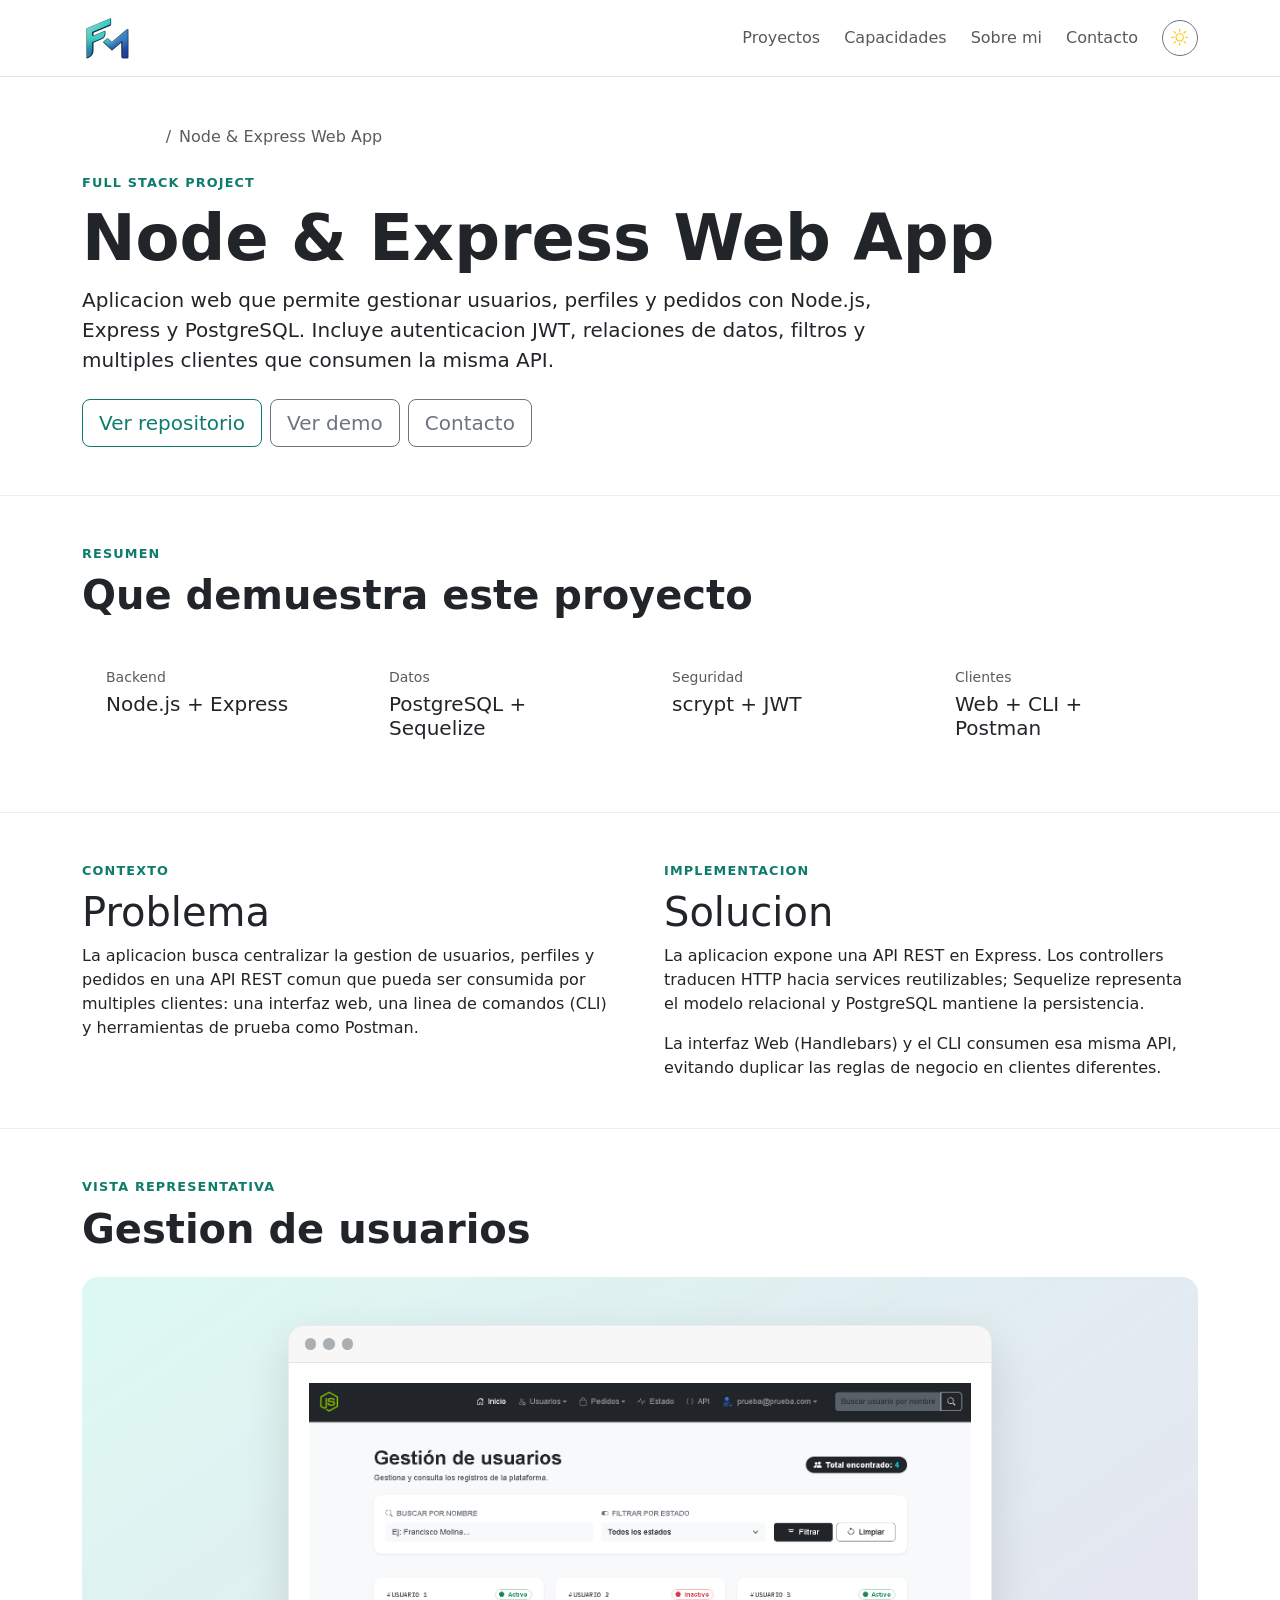
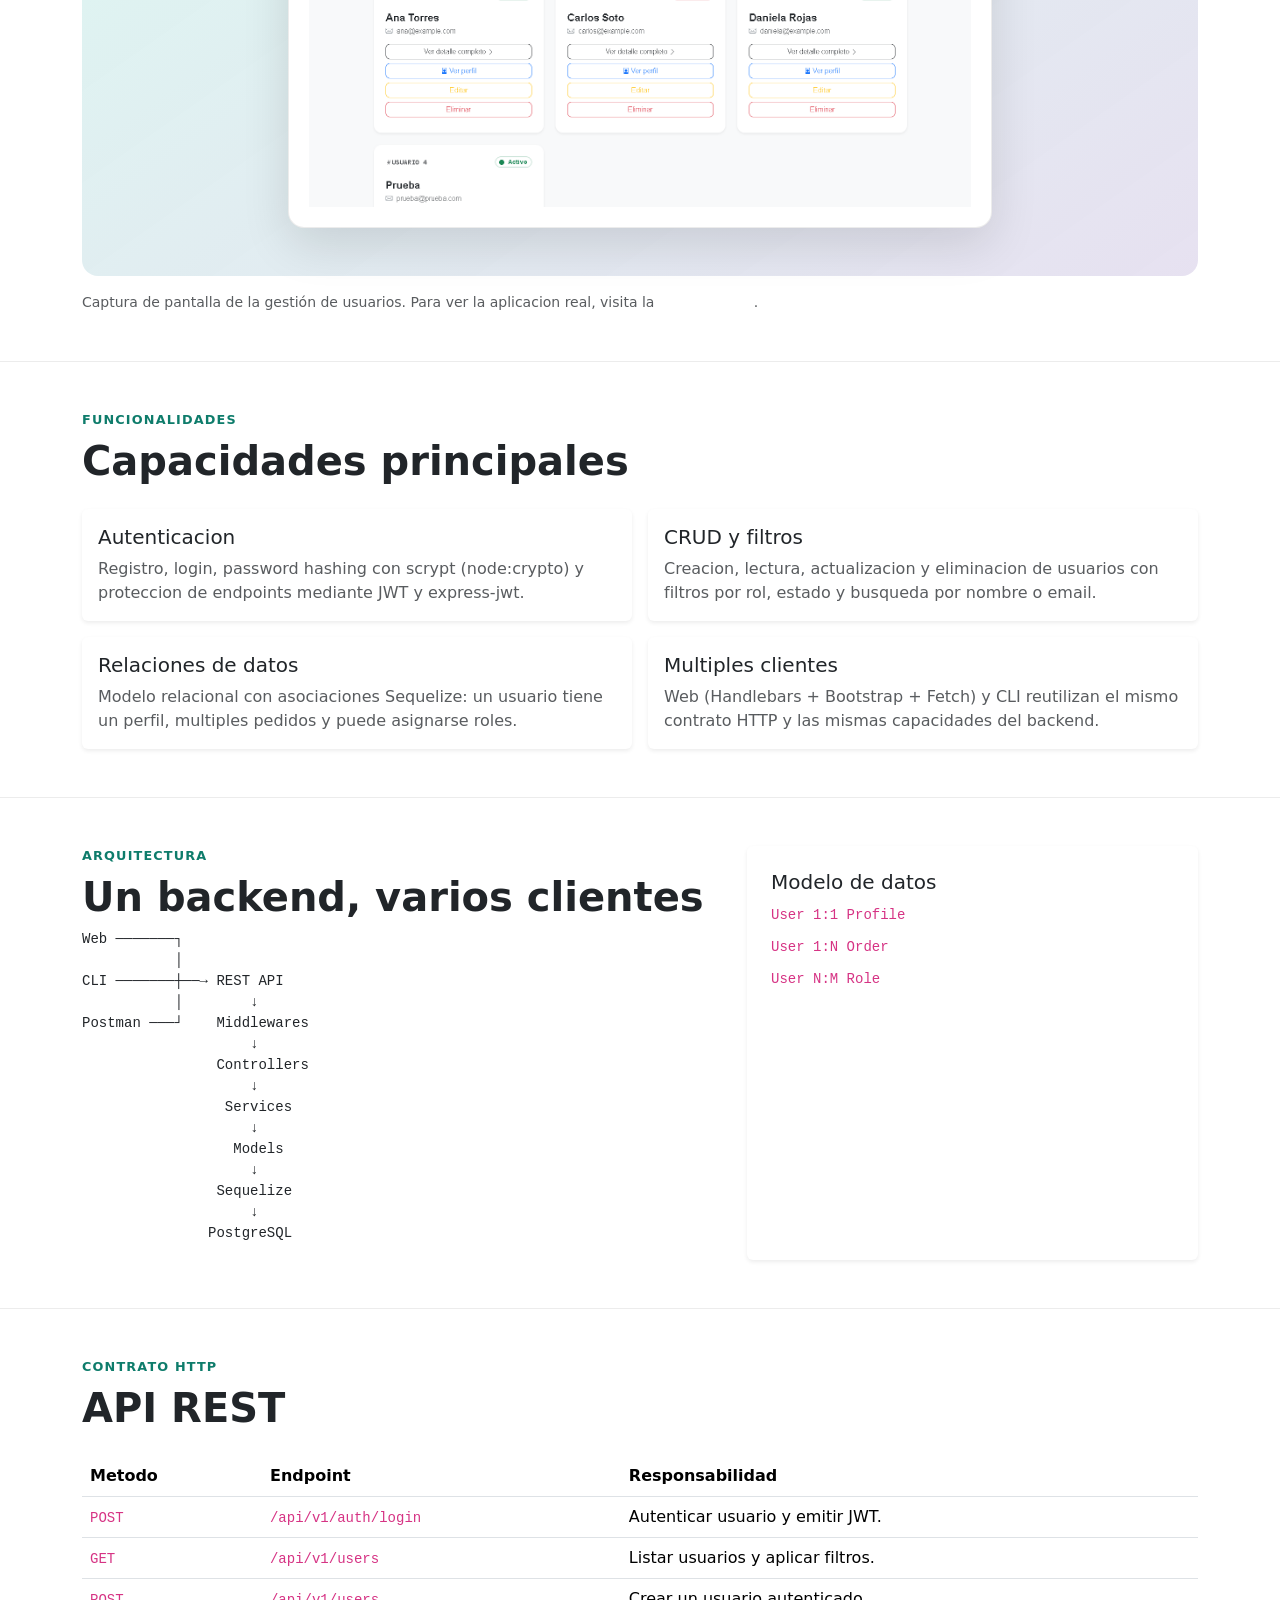
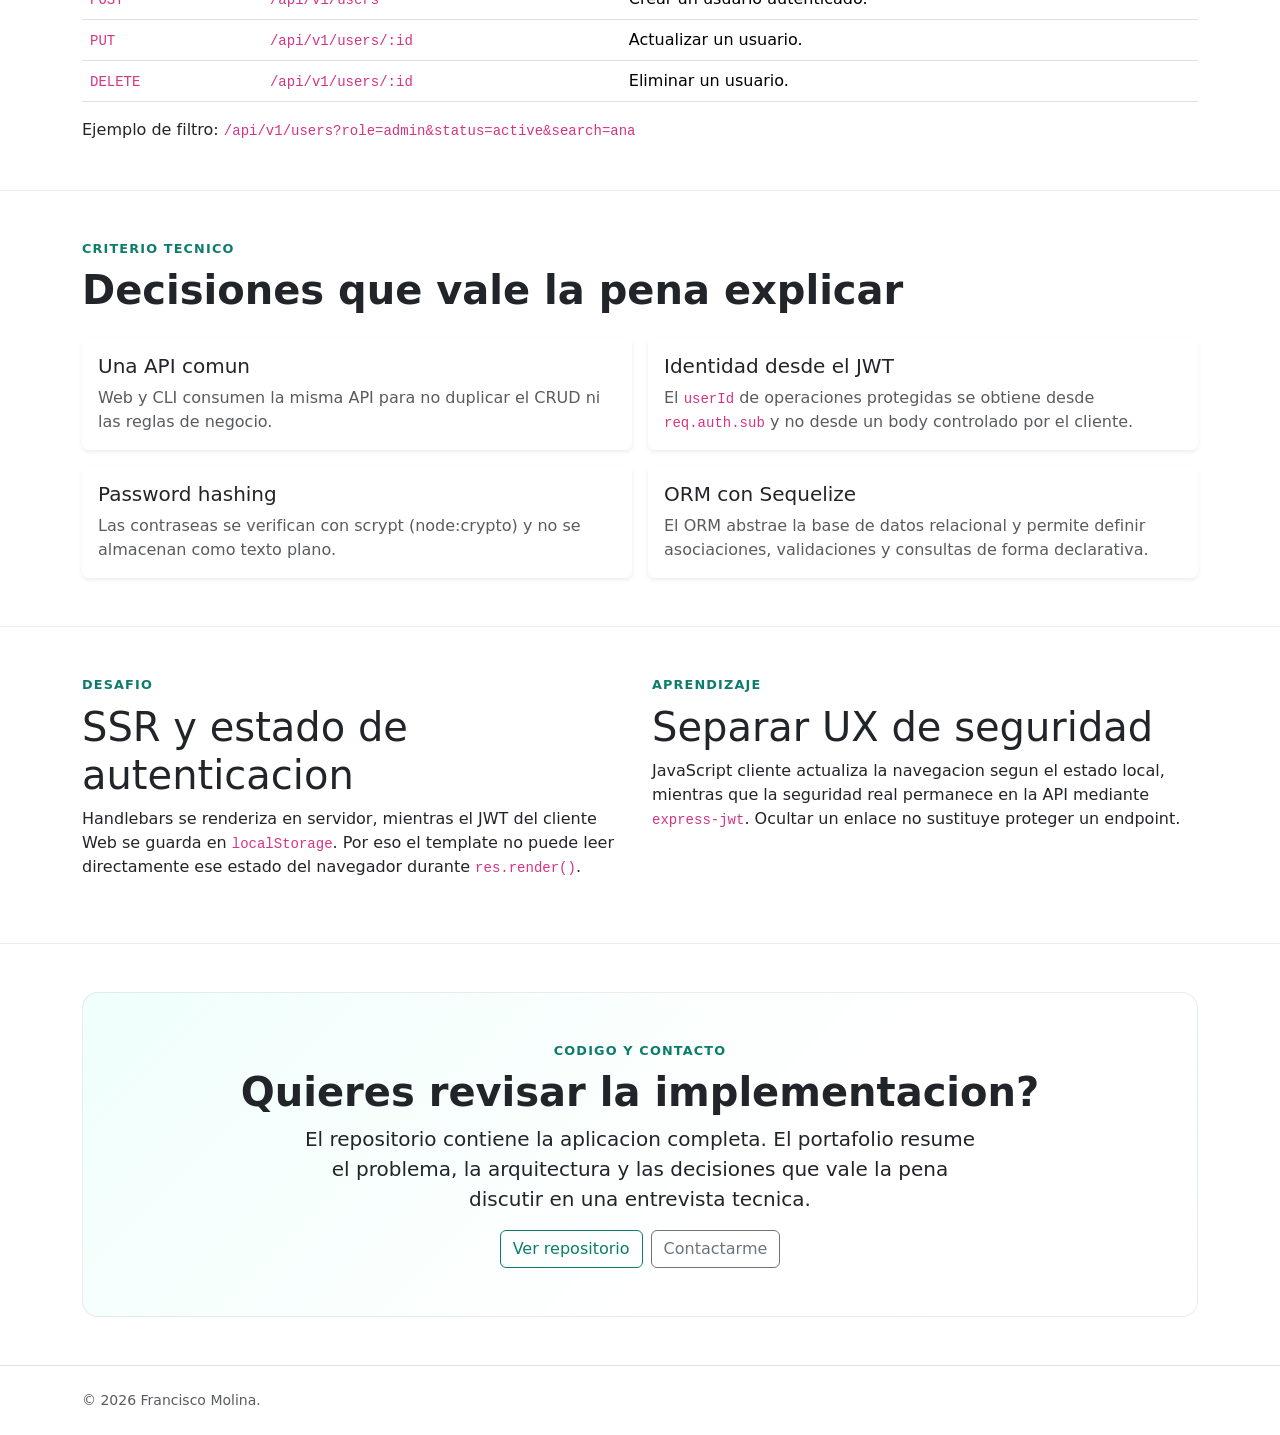
==== projects/index.html @ 1dc834a7 "Add files via upload" ====
<!DOCTYPE html>
<!--
  Caso de estudio del proyecto Node & Express Web App.
-->
<html lang="es" data-bs-theme="light">
<head>
  <!-- =========================================================
       1. SEO ESPECIFICO DEL PROYECTO
       ========================================================= -->
  <meta charset="UTF-8">
  <meta name="viewport" content="width=device-width, initial-scale=1">

  <title>Node & Express Web App — Francisco Molina</title>
  <meta
    name="description"
    content="Caso de estudio de Node & Express Web App, aplicacion Full Stack de gestion de usuarios, perfiles y pedidos con Express, Sequelize, PostgreSQL y JWT."
  >
  <meta name="robots" content="index,follow">
  <link
    rel="canonical"
    href="https://franciscomolinacl.github.io/portfolio/projects"
  >

  <!-- Open Graph -->
  <meta
    property="og:title"
    content="Node & Express Web App — Full Stack JavaScript"
  >
  <meta
    property="og:description"
    content="Caso de estudio con API REST, JWT, PostgreSQL, Web y CLI."
  >
  <meta property="og:type" content="article">
  <meta
    property="og:url"
    content="https://franciscomolinacl.github.io/portfolio/projects"
  >

  <meta name="twitter:card" content="summary">
  <meta
    name="twitter:title"
    content="Node & Express Web App — Francisco Molina"
  >
  <meta
    name="twitter:description"
    content="Caso de estudio Full Stack JavaScript con Express, Sequelize, PostgreSQL y JWT."
  >

  <!-- Inicializacion temprana del tema -->
  <script>
    (() => {
      const savedTheme = localStorage.getItem("portfolio-theme");
      const preferredTheme = window.matchMedia("(prefers-color-scheme: dark)").matches
        ? "dark"
        : "light";

      document.documentElement.setAttribute(
        "data-bs-theme",
        savedTheme ?? preferredTheme
      );
    })();
  </script>

  <!--
    JSON-LD:
    - WebApplication describe el proyecto.
    - BreadcrumbList describe la jerarquia Portafolio > Node & Express Web App.
  -->
  <script type="application/ld+json">
  {
    "@context": "https://schema.org",
    "@graph": [
      {
        "@type": "WebApplication",
        "@id": "https://franciscomolinacl.github.io/portfolio/projects/#app",
        "name": "Node & Express Web App",
        "url": "https://franciscomolinacl.github.io/portfolio/projects",
        "description": "Aplicacion Full Stack para gestion de usuarios, perfiles y pedidos.",
        "applicationCategory": "BusinessApplication",
        "operatingSystem": "Web",
        "featureList": [
          "JWT authentication",
          "User CRUD",
          "Data filters",
          "PostgreSQL persistence",
          "Web client with Handlebars",
          "CLI client"
        ],
        "author": {
          "@type": "Person",
          "@id": "https://franciscomolinacl.github.io/portfolio/#person",
          "name": "Francisco Molina"
        }
      },
      {
        "@type": "BreadcrumbList",
        "itemListElement": [
          {
            "@type": "ListItem",
            "position": 1,
            "name": "Portafolio",
            "item": "https://franciscomolinacl.github.io/portfolio/"
          },
          {
            "@type": "ListItem",
            "position": 2,
            "name": "Node & Express Web App",
            "item": "https://franciscomolinacl.github.io/portfolio/projects"
          }
        ]
      }
    ]
  }
  </script>

  <link rel="shortcut icon" href="../assets/img/logo.webp" type="image/x-icon">

  <!-- Bootstrap -->
  <link
    href="https://cdn.jsdelivr.net/npm/bootstrap@5.3.8/dist/css/bootstrap.min.css"
    rel="stylesheet"
    crossorigin="anonymous"
  >
    <!-- Bootstrap Icons -->
  <link rel="stylesheet" href="https://cdn.jsdelivr.net/npm/bootstrap-icons@1.11.3/font/bootstrap-icons.min.css">
  <!-- CSS propio -->
  <link rel="stylesheet" href="../assets/css/styles.css">
</head>

<body>
  <!-- Accesibilidad: salto directo al contenido -->
  <a class="skip-link" href="#main-content">
    Saltar al contenido principal
  </a>

  <!-- =========================================================
       2. NAVEGACION DEL CASO DE ESTUDIO
       ========================================================= -->
  <header class="sticky-top border-bottom bg-body">
    <nav class="navbar navbar-expand-lg" aria-label="Navegacion del proyecto">
      <div class="container">
        <a class="navbar-brand fw-bold" href="../">
          <img src="../assets/img/logo.webp" class="logo" alt="Francisco Molina">
        </a>

        <button
          class="navbar-toggler"
          type="button"
          data-bs-toggle="collapse"
          data-bs-target="#projectNavbar"
          aria-controls="projectNavbar"
          aria-expanded="false"
          aria-label="Abrir navegacion"
        >
          <span class="navbar-toggler-icon"></span>
        </button>

        <div class="collapse navbar-collapse" id="projectNavbar">
          <ul class="navbar-nav ms-auto align-items-lg-center gap-lg-2">
            <li class="nav-item">
              <a class="nav-link" href="../#projects">Proyectos</a>
            </li>
            <li class="nav-item">
              <a class="nav-link" href="../#skills">Capacidades</a>
            </li>
            <li class="nav-item">
              <a class="nav-link" href="../#about">Sobre mi</a>
            </li>
            <li class="nav-item">
              <a class="nav-link" href="../#contact">Contacto</a>
            </li>
            <li class="nav-item ms-lg-2">
              <button
                id="themeToggle"
                class="btn btn-outline-secondary btn-sm"
                type="button"
                aria-pressed="false"
              >
                <i id="themeIcon" class="bi bi-moon-stars"></i>
              </button>
            </li>
          </ul>
        </div>
      </div>
    </nav>
  </header>

  <!-- =========================================================
       3. CONTENIDO PRINCIPAL DEL PROYECTO
       ========================================================= -->
  <main id="main-content">

    <!-- Hero -->
    <header class="project-hero py-5 py-lg-6">
      <div class="container">
        <nav aria-label="Breadcrumb" class="mb-4">
          <ol class="breadcrumb">
            <li class="breadcrumb-item">
              <a href="../">Portafolio</a>
            </li>
            <li class="breadcrumb-item active" aria-current="page">
              Node & Express Web App
            </li>
          </ol>
        </nav>

        <p class="eyebrow">Full Stack Project</p>
        <h1 class="display-3 fw-bold">Node & Express Web App</h1>
        <p class="lead col-lg-9">
          Aplicacion web que permite gestionar usuarios, perfiles y pedidos
          con Node.js, Express y PostgreSQL. Incluye autenticacion JWT,
          relaciones de datos, filtros y multiples clientes que consumen
          la misma API.
        </p>

        <div class="d-flex flex-wrap gap-2 mt-4">
          <a
            class="btn btn-accent btn-lg"
            href="https://github.com/franciscomolinacl/TP-Integrador-JS"
            target="_blank"
          >
            Ver repositorio
          </a>
          <a
            class="btn btn-outline-secondary btn-lg"
            href="https://tp-integrador-js.onrender.com/"
            target="_blank"
          >
            Ver demo
          </a>
          <a class="btn btn-outline-secondary btn-lg" href="../#contact">
            Contacto
          </a>
        </div>
      </div>
    </header>

    <!-- Resumen de capacidades -->
    <section class="section-block py-5" aria-labelledby="overview-title">
      <div class="container">
        <p class="eyebrow">Resumen</p>
        <h2 id="overview-title" class="display-6 fw-bold mb-4">
          Que demuestra este proyecto
        </h2>

        <div class="row g-3">
          <div class="col-md-6 col-xl-3">
            <div class="metric-card h-100 p-4 rounded-4">
              <p class="small text-body-secondary mb-1">Backend</p>
              <p class="h5 mb-0">Node.js + Express</p>
            </div>
          </div>
          <div class="col-md-6 col-xl-3">
            <div class="metric-card h-100 p-4 rounded-4">
              <p class="small text-body-secondary mb-1">Datos</p>
              <p class="h5 mb-0">PostgreSQL + Sequelize</p>
            </div>
          </div>
          <div class="col-md-6 col-xl-3">
            <div class="metric-card h-100 p-4 rounded-4">
              <p class="small text-body-secondary mb-1">Seguridad</p>
              <p class="h5 mb-0">scrypt + JWT</p>
            </div>
          </div>
          <div class="col-md-6 col-xl-3">
            <div class="metric-card h-100 p-4 rounded-4">
              <p class="small text-body-secondary mb-1">Clientes</p>
              <p class="h5 mb-0">Web + CLI + Postman</p>
            </div>
          </div>
        </div>
      </div>
    </section>

    <!-- Problema y solucion -->
    <section class="section-block py-5" aria-labelledby="problem-title">
      <div class="container">
        <div class="row g-5">
          <div class="col-lg-6">
            <p class="eyebrow">Contexto</p>
            <h2 id="problem-title" class="h1">Problema</h2>
            <p>
              La aplicacion busca centralizar la gestion de usuarios, perfiles
              y pedidos en una API REST comun que pueda ser consumida por
              multiples clientes: una interfaz web, una linea de comandos (CLI)
              y herramientas de prueba como Postman.
            </p>
          </div>

          <div class="col-lg-6">
            <p class="eyebrow">Implementacion</p>
            <h2 class="h1">Solucion</h2>
            <p>
              La aplicacion expone una API REST en Express. Los controllers
              traducen HTTP hacia services reutilizables; Sequelize representa
              el modelo relacional y PostgreSQL mantiene la persistencia.
            </p>
            <p class="mb-0">
              La interfaz Web (Handlebars) y el CLI consumen esa misma API,
              evitando duplicar las reglas de negocio en clientes diferentes.
            </p>
          </div>
        </div>
      </div>
    </section>

    <!-- Preview visual -->
    <section class="section-block py-5" aria-labelledby="preview-title">
      <div class="container">
        <p class="eyebrow">Vista representativa</p>
        <h2 id="preview-title" class="display-6 fw-bold mb-4">
          Gestion de usuarios
        </h2>

        <div
          class="project-visual rounded-4 p-3 p-md-5"
          role="img"
          aria-label="Representacion de la interfaz con usuarios"
        >
          <div class="mock-window mx-auto">
            <div class="mock-window-bar">
              <span></span><span></span><span></span>
            </div>
            <div class="mock-window-body">
              <img src="../assets/img/capturas/cap1.webp" class="caps" alt="Node & Express Web App">

            </div>
          </div>
        </div>

        <p class="small text-body-secondary mt-3 mb-0">
          Captura de pantalla de la gestión de usuarios. Para ver la
          aplicacion real, visita la
          <a href="https://tp-integrador-js.onrender.com/" target="_blank">demo en vivo</a>.
        </p>
      </div>
    </section>

    <!-- Funcionalidades principales -->
    <section class="section-block py-5" aria-labelledby="features-title">
      <div class="container">
        <p class="eyebrow">Funcionalidades</p>
        <h2 id="features-title" class="display-6 fw-bold mb-4">
          Capacidades principales
        </h2>

        <div class="row g-3">
          <div class="col-md-6">
            <article class="card h-100 border-0 shadow-sm">
              <div class="card-body">
                <h3 class="h5">Autenticacion</h3>
                <p class="mb-0 text-body-secondary">
                  Registro, login, password hashing con scrypt (node:crypto) y proteccion de
                  endpoints mediante JWT y express-jwt.
                </p>
              </div>
            </article>
          </div>

          <div class="col-md-6">
            <article class="card h-100 border-0 shadow-sm">
              <div class="card-body">
                <h3 class="h5">CRUD y filtros</h3>
                <p class="mb-0 text-body-secondary">
                  Creacion, lectura, actualizacion y eliminacion de usuarios
                  con filtros por rol, estado y busqueda por nombre o email.
                </p>
              </div>
            </article>
          </div>

          <div class="col-md-6">
            <article class="card h-100 border-0 shadow-sm">
              <div class="card-body">
                <h3 class="h5">Relaciones de datos</h3>
                <p class="mb-0 text-body-secondary">
                  Modelo relacional con asociaciones Sequelize: un usuario tiene
                  un perfil, multiples pedidos y puede asignarse roles.
                </p>
              </div>
            </article>
          </div>

          <div class="col-md-6">
            <article class="card h-100 border-0 shadow-sm">
              <div class="card-body">
                <h3 class="h5">Multiples clientes</h3>
                <p class="mb-0 text-body-secondary">
                  Web (Handlebars + Bootstrap + Fetch) y CLI reutilizan el
                  mismo contrato HTTP y las mismas capacidades del backend.
                </p>
              </div>
            </article>
          </div>
        </div>
      </div>
    </section>

    <!-- Arquitectura -->
    <section class="section-block py-5" aria-labelledby="architecture-title">
      <div class="container">
        <div class="row g-4">
          <div class="col-lg-7">
            <p class="eyebrow">Arquitectura</p>
            <h2 id="architecture-title" class="display-6 fw-bold">
              Un backend, varios clientes
            </h2>

            <pre class="architecture-diagram"><code>Web ───────┐
           │
CLI ───────┼──→ REST API
           │        ↓
Postman ───┘    Middlewares
                    ↓
                Controllers
                    ↓
                 Services
                    ↓
                  Models
                    ↓
                Sequelize
                    ↓
               PostgreSQL</code></pre>
          </div>

          <div class="col-lg-5">
            <div class="card h-100 border-0 shadow-sm">
              <div class="card-body p-4">
                <h3 class="h5">Modelo de datos</h3>
                <ul class="list-unstyled d-grid gap-2 mb-0">
                  <li><code>User 1:1 Profile</code></li>
                  <li><code>User 1:N Order</code></li>
                  <li><code>User N:M Role</code></li>
                </ul>
              </div>
            </div>
          </div>
        </div>
      </div>
    </section>

    <!-- API REST -->
    <section class="section-block py-5" aria-labelledby="api-title">
      <div class="container">
        <p class="eyebrow">Contrato HTTP</p>
        <h2 id="api-title" class="display-6 fw-bold mb-4">
          API REST
        </h2>

        <div class="table-responsive">
          <table class="table align-middle">
            <thead>
              <tr>
                <th scope="col">Metodo</th>
                <th scope="col">Endpoint</th>
                <th scope="col">Responsabilidad</th>
              </tr>
            </thead>
            <tbody>
              <tr>
                <td><code>POST</code></td>
                <td><code>/api/v1/auth/login</code></td>
                <td>Autenticar usuario y emitir JWT.</td>
              </tr>
              <tr>
                <td><code>GET</code></td>
                <td><code>/api/v1/users</code></td>
                <td>Listar usuarios y aplicar filtros.</td>
              </tr>
              <tr>
                <td><code>POST</code></td>
                <td><code>/api/v1/users</code></td>
                <td>Crear un usuario autenticado.</td>
              </tr>
              <tr>
                <td><code>PUT</code></td>
                <td><code>/api/v1/users/:id</code></td>
                <td>Actualizar un usuario.</td>
              </tr>
              <tr>
                <td><code>DELETE</code></td>
                <td><code>/api/v1/users/:id</code></td>
                <td>Eliminar un usuario.</td>
              </tr>
            </tbody>
          </table>
        </div>

        <p class="mb-0">
          Ejemplo de filtro: <code>/api/v1/users?role=admin&amp;status=active&amp;search=ana</code>
        </p>
      </div>
    </section>

    <!-- Decisiones tecnicas -->
    <section class="section-block py-5" aria-labelledby="decisions-title">
      <div class="container">
        <p class="eyebrow">Criterio tecnico</p>
        <h2 id="decisions-title" class="display-6 fw-bold mb-4">
          Decisiones que vale la pena explicar
        </h2>

        <div class="row g-3">
          <div class="col-md-6">
            <article class="card h-100 border-0 shadow-sm">
              <div class="card-body">
                <h3 class="h5">Una API comun</h3>
                <p class="mb-0 text-body-secondary">
                  Web y CLI consumen la misma API para no duplicar el CRUD ni
                  las reglas de negocio.
                </p>
              </div>
            </article>
          </div>
          <div class="col-md-6">
            <article class="card h-100 border-0 shadow-sm">
              <div class="card-body">
                <h3 class="h5">Identidad desde el JWT</h3>
                <p class="mb-0 text-body-secondary">
                  El <code>userId</code> de operaciones protegidas se obtiene
                  desde <code>req.auth.sub</code> y no desde un body controlado
                  por el cliente.
                </p>
              </div>
            </article>
          </div>
          <div class="col-md-6">
            <article class="card h-100 border-0 shadow-sm">
              <div class="card-body">
                <h3 class="h5">Password hashing</h3>
                <p class="mb-0 text-body-secondary">
                  Las contraseas se verifican con scrypt (node:crypto) y no se almacenan
                  como texto plano.
                </p>
              </div>
            </article>
          </div>
          <div class="col-md-6">
            <article class="card h-100 border-0 shadow-sm">
              <div class="card-body">
                <h3 class="h5">ORM con Sequelize</h3>
                <p class="mb-0 text-body-secondary">
                  El ORM abstrae la base de datos relacional y permite
                  definir asociaciones, validaciones y consultas de forma
                  declarativa.
                </p>
              </div>
            </article>
          </div>
        </div>
      </div>
    </section>

    <!-- Desafio y aprendizaje -->
    <section class="section-block py-5" aria-labelledby="challenge-title">
      <div class="container">
        <div class="row g-4">
          <div class="col-lg-6">
            <p class="eyebrow">Desafio</p>
            <h2 id="challenge-title" class="h1">
              SSR y estado de autenticacion
            </h2>
            <p>
              Handlebars se renderiza en servidor, mientras el JWT del cliente
              Web se guarda en <code>localStorage</code>. Por eso el template no
              puede leer directamente ese estado del navegador durante
              <code>res.render()</code>.
            </p>
          </div>
          <div class="col-lg-6">
            <p class="eyebrow">Aprendizaje</p>
            <h2 class="h1">Separar UX de seguridad</h2>
            <p>
              JavaScript cliente actualiza la navegacion segun el estado local,
              mientras que la seguridad real permanece en la API mediante
              <code>express-jwt</code>. Ocultar un enlace no sustituye proteger
              un endpoint.
            </p>
          </div>
        </div>
      </div>
    </section>

    <!-- CTA final -->
    <section class="section-block py-5" aria-labelledby="closing-title">
      <div class="container">
        <div class="contact-panel rounded-4 p-4 p-lg-5 text-center">
          <p class="eyebrow">Codigo y contacto</p>
          <h2 id="closing-title" class="display-6 fw-bold">
            Quieres revisar la implementacion?
          </h2>
          <p class="lead mx-auto col-lg-8">
            El repositorio contiene la aplicacion completa. El portafolio
            resume el problema, la arquitectura y las decisiones que vale la
            pena discutir en una entrevista tecnica.
          </p>
          <div class="d-flex flex-wrap justify-content-center gap-2">
            <a
              class="btn btn-accent"
              href="https://github.com/franciscomolinacl/TP-Integrador-JS"
              target="_blank"
            >
              Ver repositorio
            </a>
            <a class="btn btn-outline-secondary" href="../#contact">
              Contactarme
            </a>
          </div>
        </div>
      </div>
    </section>
  </main>

  <!-- Footer -->
  <footer class="border-top py-4">
    <div class="container d-flex flex-column flex-md-row gap-2 justify-content-between">
      <p class="mb-0 small text-body-secondary">
        &copy; <span data-current-year></span> Francisco Molina.
      </p>
      <a class="small" href="../">Volver al portafolio</a>
    </div>
  </footer>

  <script
    src="https://cdn.jsdelivr.net/npm/bootstrap@5.3.8/dist/js/bootstrap.bundle.min.js"
    crossorigin="anonymous"
  ></script>
  <script src="../assets/js/main.js" defer></script>
</body>
</html>
---- assets/css/styles.css ----
/*
  Estilos propios del portafolio.
*/

:root {
  --accent: #64ffda;
  --accent-rgb: 100, 255, 218;
  --bs-link-color: #64ffda;
  --bs-link-hover-color: #99ffe6;
  --portfolio-surface: rgba(127, 127, 127, 0.08);
  --portfolio-border: rgba(127, 127, 127, 0.18);
}

[data-bs-theme="light"] {
  --accent: #0e7c6b;
  --accent-rgb: 14, 124, 107;
  --bs-link-color: #0e7c6b;
  --bs-link-hover-color: #0a5c50;
  --portfolio-surface: rgba(127, 127, 127, 0.06);
  --portfolio-border: rgba(127, 127, 127, 0.15);
}

html {
  scroll-behavior: smooth;
}

body {
  min-height: 100vh;
}

section[id] {
  scroll-margin-top: 5rem;
}

a {
  text-underline-offset: 0.2em;
  color:#fff;
}

.text-balance {
  text-wrap: balance;
}

.py-lg-6 {
  padding-top: 6rem;
  padding-bottom: 6rem;
}

.logo {
  width: 50px;
}

.caps {
  width: 100%;
}
/* Skip link */
.skip-link {
  position: fixed;
  top: 0.75rem;
  left: 0.75rem;
  z-index: 2000;
  padding: 0.75rem 1rem;
  border-radius: 0.5rem;
  background: var(--accent);
  color: white;
  transform: translateY(-150%);
}

.skip-link:focus {
  transform: translateY(0);
}

/* Hero */
.hero-section {
  background:
    radial-gradient(circle at 85% 10%, rgba(100, 255, 218, 0.14), transparent 32rem),
    var(--bs-body-bg);
}

/* Secciones */
.section-block {
  border-top: 1px solid var(--portfolio-border);
}

.eyebrow {
  margin-bottom: 0.5rem;
  color: var(--accent);
  font-size: 0.8rem;
  font-weight: 700;
  letter-spacing: 0.09em;
  text-transform: uppercase;
}

/* Links profesionales */
.professional-links a {
  font-weight: 600;
}

/* Cards */
.project-card,
.card,
.contact-panel {
  background: var(--bs-body-bg);
}

.contact-panel {
  border: 1px solid var(--portfolio-border);
}

/* Visual de proyectos */
.project-visual {
  min-height: 22rem;
  background:
    linear-gradient(145deg, rgba(100, 255, 218, 0.18), rgba(111, 66, 193, 0.12)),
    var(--portfolio-surface);
}

.project-visual-alt {
  background:
    linear-gradient(145deg, rgba(25, 135, 84, 0.18), rgba(100, 255, 218, 0.12)),
    var(--portfolio-surface);
}

.project-visual-alt2 {
  background:
    linear-gradient(145deg, rgba(13, 202, 240, 0.18), rgba(111, 66, 193, 0.12)),
    var(--portfolio-surface);
}

/* Mock window */
.mock-window {
  max-width: 44rem;
  overflow: hidden;
  border: 1px solid var(--portfolio-border);
  border-radius: 1rem;
  background: var(--bs-body-bg);
  box-shadow: 0 1rem 3rem rgba(0, 0, 0, 0.12);
}

.mock-window-bar {
  display: flex;
  gap: 0.45rem;
  padding: 0.8rem 1rem;
  border-bottom: 1px solid var(--portfolio-border);
  background: var(--portfolio-surface);
}

.mock-window-bar span {
  width: 0.7rem;
  height: 0.7rem;
  border-radius: 50%;
  background: var(--bs-secondary);
  opacity: 0.55;
}

.mock-window-body {
  padding: 1.25rem;
}

.mock-ticket {
  display: flex;
  justify-content: space-between;
  align-items: center;
  gap: 1rem;
  padding: 0.9rem 0;
  border-bottom: 1px solid var(--portfolio-border);
}

.mock-ticket:last-child {
  border-bottom: 0;
}

/* Project points */
.project-points {
  padding-left: 1.25rem;
}

.project-points li + li {
  margin-top: 0.4rem;
}

/* Timeline */
.timeline li {
  position: relative;
  padding: 0 0 1.4rem 1.5rem;
  border-left: 2px solid var(--portfolio-border);
}

.timeline li::before {
  position: absolute;
  top: 0.25rem;
  left: -0.42rem;
  width: 0.7rem;
  height: 0.7rem;
  border-radius: 50%;
  background: var(--accent);
  content: "";
}

.timeline li:last-child {
  padding-bottom: 0;
}

.timeline strong,
.timeline span {
  display: block;
}

.timeline span {
  margin-top: 0.2rem;
  color: var(--bs-secondary-color);
}

/* Contact panel */
.contact-panel {
  background:
    linear-gradient(135deg, rgba(100, 255, 218, 0.1), transparent 60%),
    var(--bs-body-bg);
}

/* Responsive */
@media (max-width: 575.98px) {
  .project-visual {
    min-height: auto;
  }

  .mock-ticket {
    align-items: flex-start;
    flex-direction: column;
  }
}

/* Print */
@media print {
  .no-print,
  header,
  footer {
    display: none !important;
  }

  body {
    color: #000;
    background: #fff;
  }

  a {
    color: inherit;
    text-decoration: none;
  }
}

/* Texto accent */
.text-accent {
  color: var(--accent) !important;
}

/* Botones accent (outline teal) */
.btn-accent {
  color: var(--accent);
  border-color: var(--accent);
}

.btn-accent:hover,
.btn-accent:focus-visible {
  background: var(--accent);
  border-color: var(--accent);
  color: #000;
}

/* Botón toggle de tema: circular */
#themeToggle {
  width: 2.25rem;
  height: 2.25rem;
  padding: 0;
  border-radius: 50%;
  display: inline-flex;
  align-items: center;
  justify-content: center;
}

/* Icono del toggle de tema */
#themeIcon {
  font-size: 1.1rem;
  line-height: 1;
}

/* Luna (tema oscuro) y sol (tema claro) */
#themeToggle .bi-moon-stars {
  color: #e9ecef;
}

#themeToggle .bi-sun {
  color: #ffc107;
}
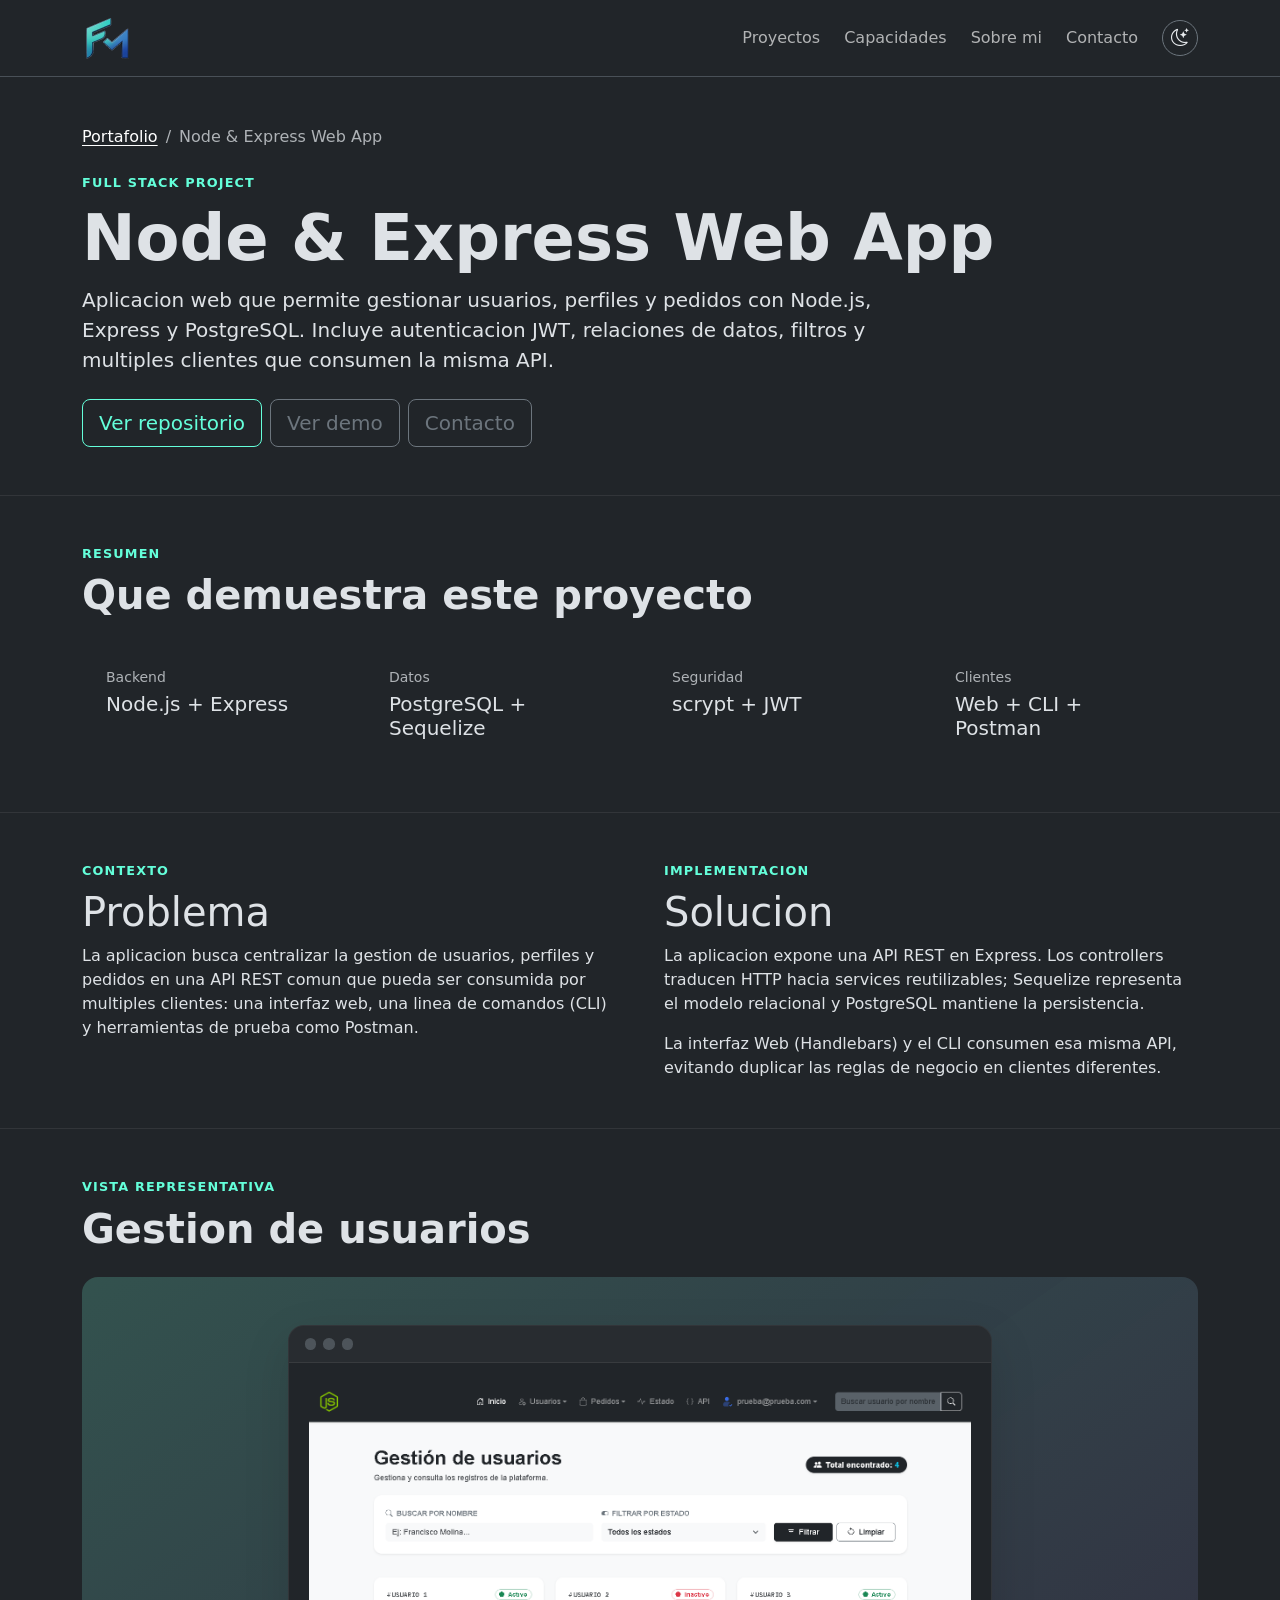
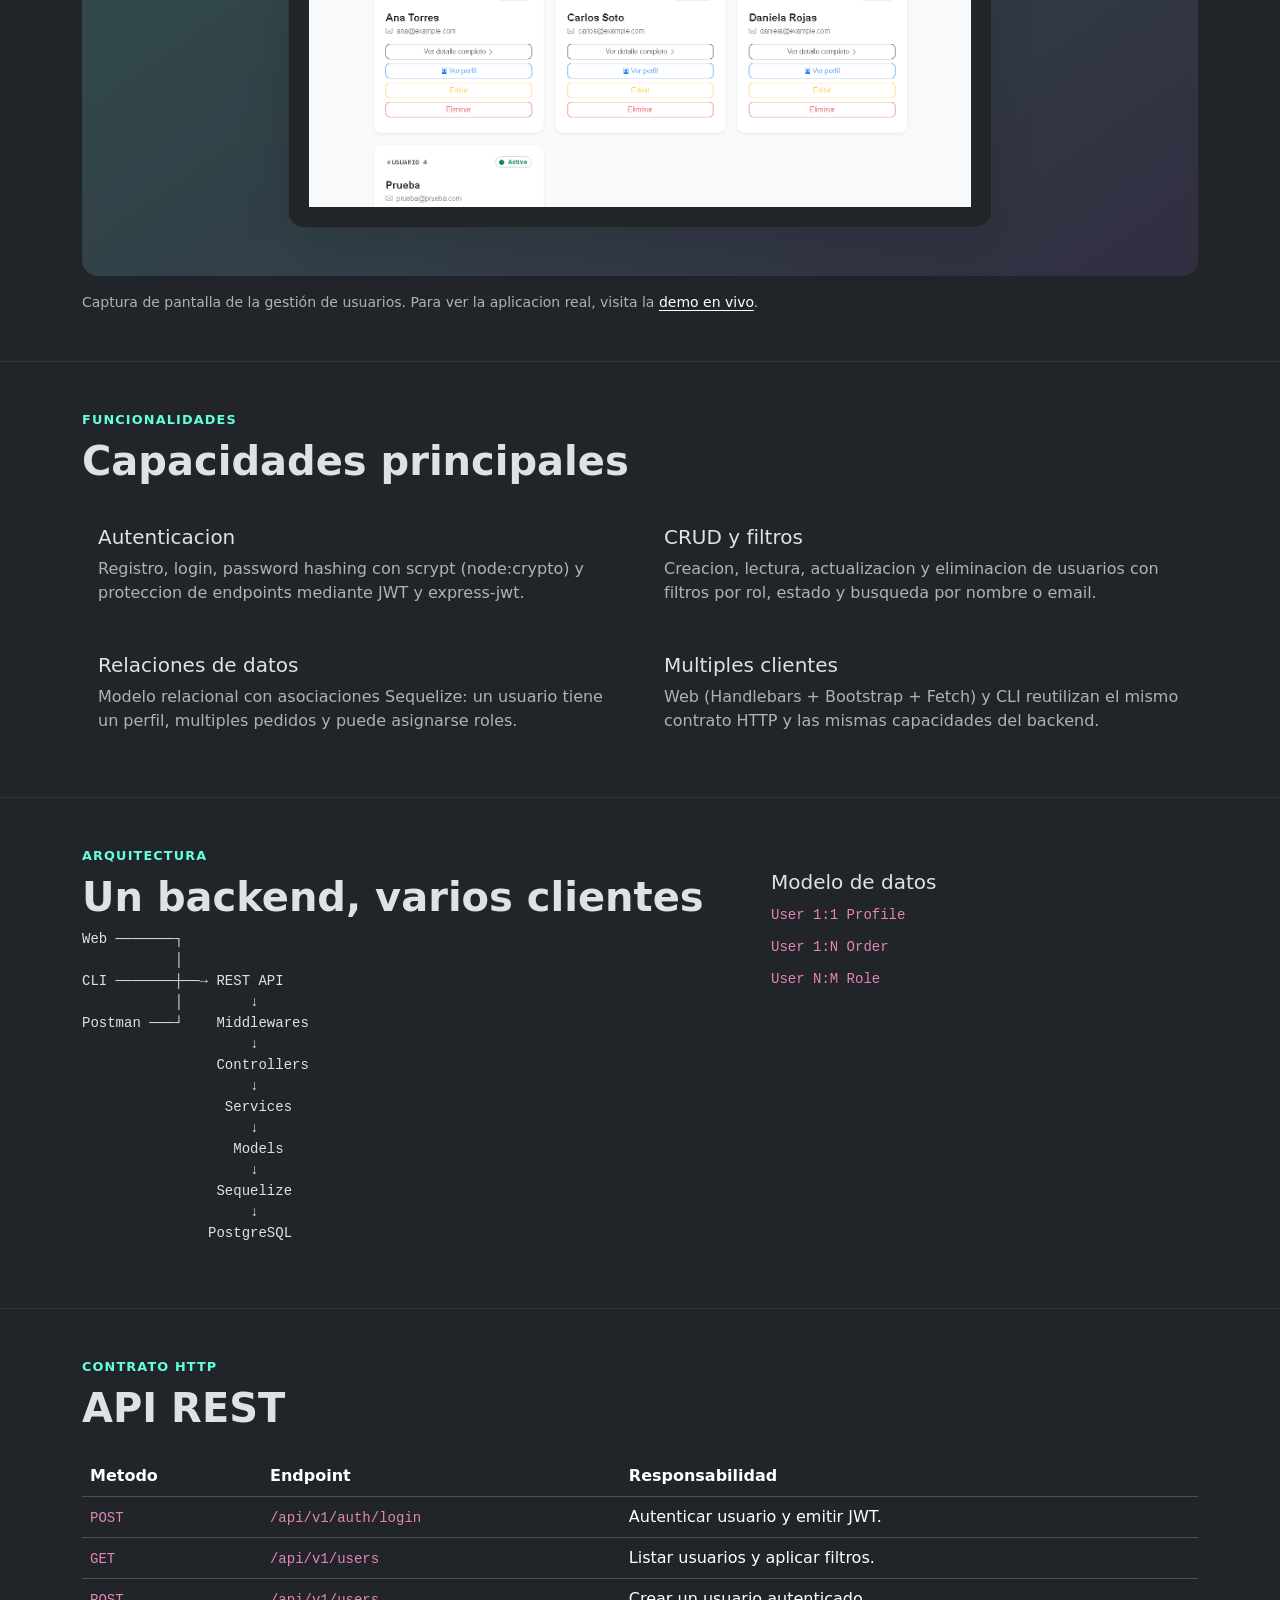
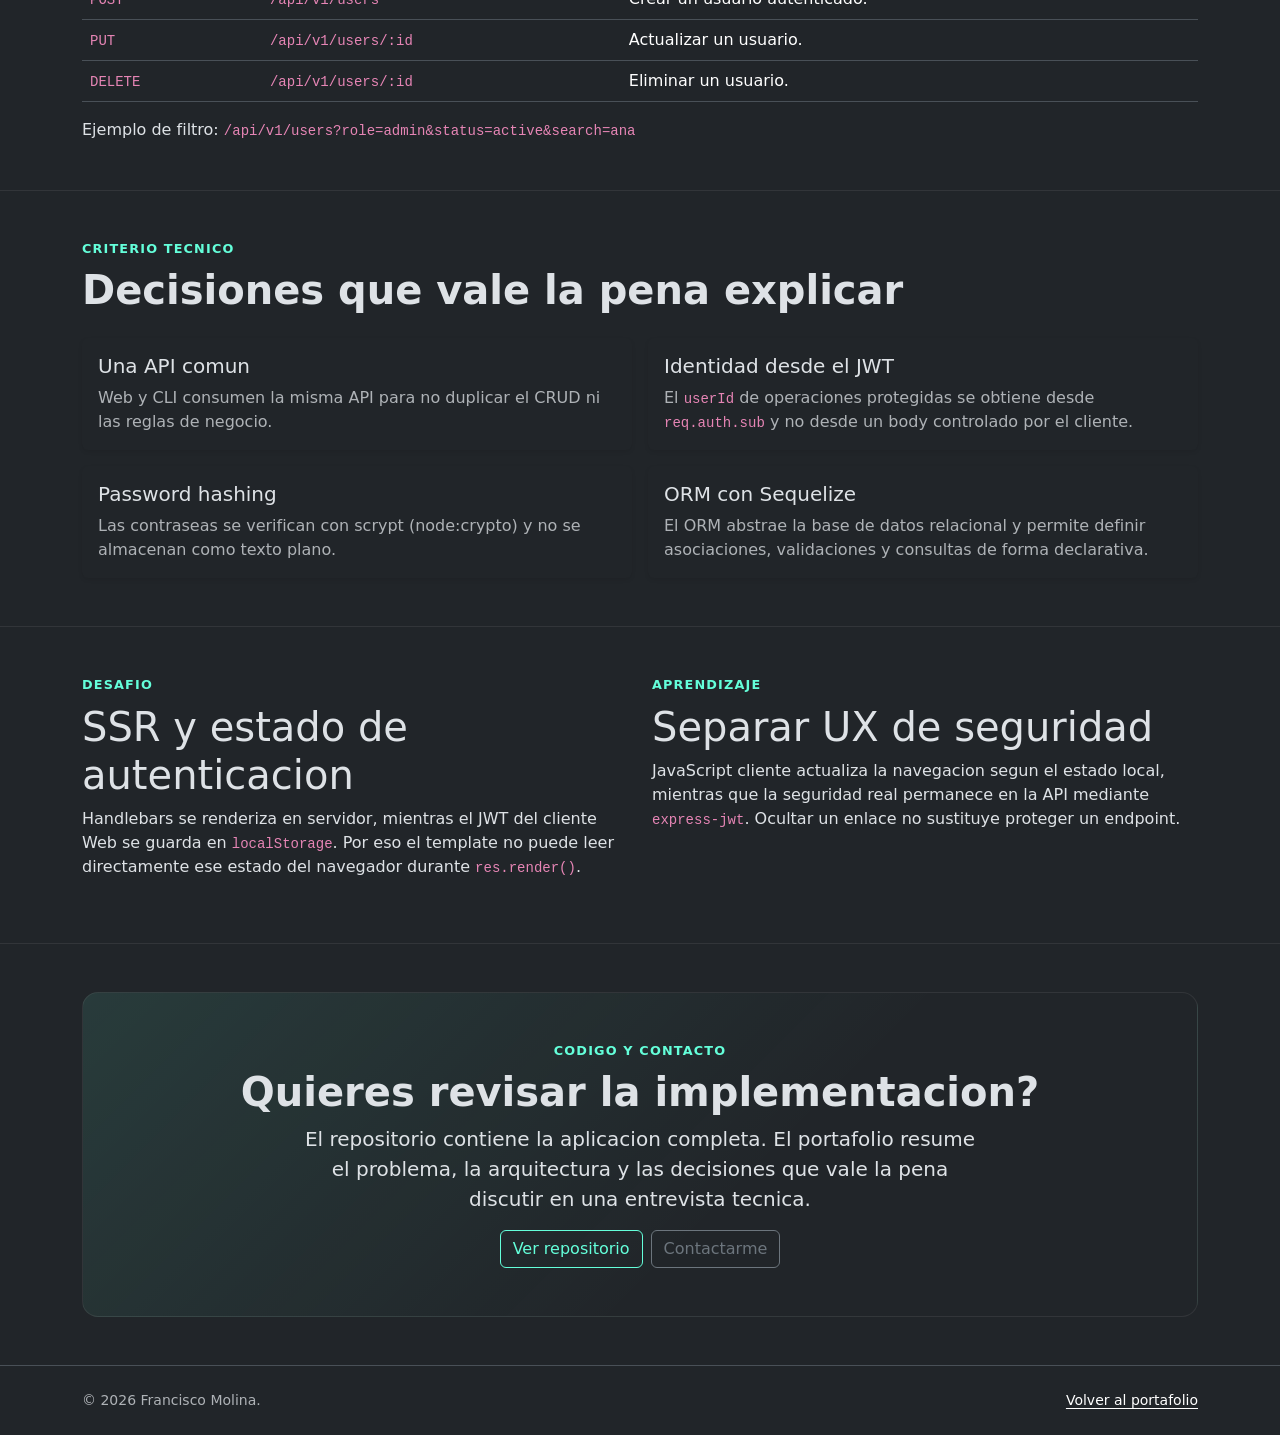
==== commit f39cc4f4: "Add files via upload" ====
--- a/projects/index.html
+++ b/projects/index.html
@@ -56,7 +56,7 @@
 
       document.documentElement.setAttribute(
         "data-bs-theme",
-        savedTheme ?? preferredTheme
+        savedTheme ?? "dark"
       );
     })();
   </script>
